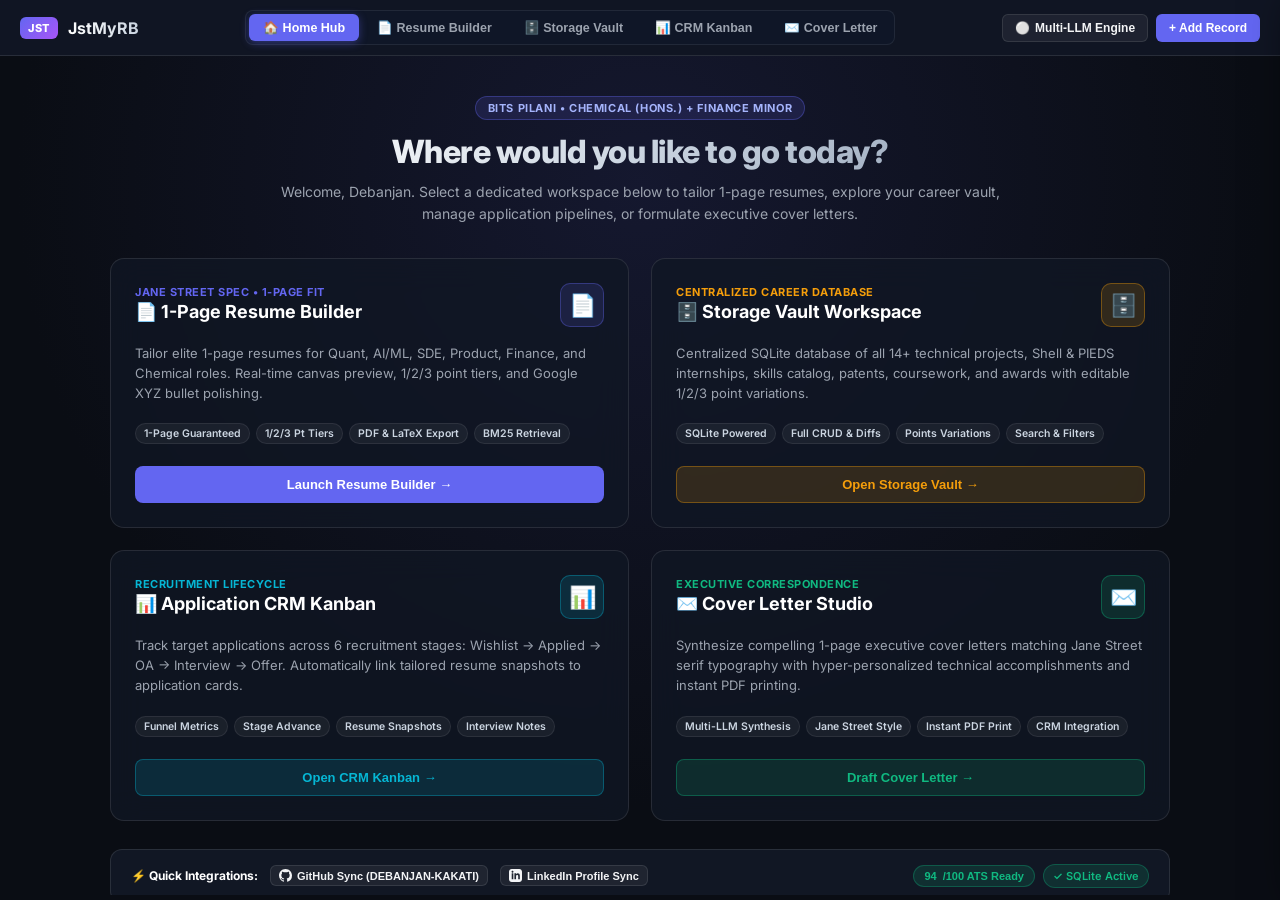
==== static/index.html @ 7f701c3a "first commit" ====
<!DOCTYPE html>
<html lang="en">
<head>
  <meta charset="UTF-8">
  <meta name="viewport" content="width=device-width, initial-scale=1.0, maximum-scale=5.0, user-scalable=yes">
  <title>JstMyRB — Debanjan Kakati (BITS Pilani)</title>
  <link rel="preconnect" href="https://fonts.googleapis.com">
  <link rel="preconnect" href="https://fonts.gstatic.com" crossorigin>
  <link href="https://fonts.googleapis.com/css2?family=Inter:wght@400;500;600;700;800&display=swap" rel="stylesheet">
  <link rel="stylesheet" href="/static/css/app.css">
</head>
<body>

  <!-- Top Navigation Header -->
  <header class="app-header">
    <div class="logo-container" id="logo-home-btn" style="cursor:pointer;" title="Return to Home Hub">
      <span class="logo-badge">JST</span>
      <div>
        <div class="app-title">JstMyRB</div>
      </div>
    </div>

    <!-- Top View Switcher Navigation -->
    <nav class="app-nav-tabs">
      <button id="nav-btn-hub" class="app-nav-btn active">
        🏠 Home Hub
      </button>
      <button id="nav-btn-builder" class="app-nav-btn">
        📄 Resume Builder
      </button>
      <button id="nav-btn-vault" class="app-nav-btn">
        🗄️ Storage Vault
      </button>
      <button id="nav-btn-tracker" class="app-nav-btn">
        📊 CRM Kanban
      </button>
      <button id="nav-btn-cover" class="app-nav-btn">
        ✉️ Cover Letter
      </button>
    </nav>

    <div class="header-actions">
      <!-- Multi-LLM Status / Settings -->
      <button id="btn-open-llm-settings" class="btn btn-secondary" title="Configure AI Providers (Gemini, Claude, GPT-4o, Ollama)">
        <span id="hdr-llm-dot">⚪</span>
        <span id="hdr-llm-text">Multi-LLM Engine</span>
      </button>

      <!-- Quick Add to Storage -->
      <button id="btn-open-vault" class="btn btn-primary">
        + Add Record
      </button>
    </div>
  </header>

  <!-- Starting / Landing Page: Home Hub Command Center -->
  <main id="view-home-hub" class="home-hub-layout">
    <div class="hub-hero">
      <div class="hub-hero-badge">BITS Pilani • Chemical (Hons.) + Finance Minor</div>
      <h1 class="hub-hero-title">Where would you like to go today?</h1>
      <p class="hub-hero-desc">
        Welcome, Debanjan. Select a dedicated workspace below to tailor 1-page resumes, explore your career vault, manage application pipelines, or formulate executive cover letters.
      </p>
    </div>

    <div class="hub-platform-grid">
      <!-- 1. Resume Builder Card -->
      <div class="hub-card card-builder" data-view="builder">
        <div class="hub-card-header">
          <div>
            <div class="hub-card-tagline tagline-indigo">Jane Street Spec • 1-Page Fit</div>
            <div class="hub-card-title">📄 1-Page Resume Builder</div>
          </div>
          <div class="hub-card-icon-box icon-box-indigo">📄</div>
        </div>
        <p class="hub-card-body">
          Tailor elite 1-page resumes for Quant, AI/ML, SDE, Product, Finance, and Chemical roles. Real-time canvas preview, 1/2/3 point tiers, and Google XYZ bullet polishing.
        </p>
        <div class="hub-card-pills">
          <span class="hub-pill">1-Page Guaranteed</span>
          <span class="hub-pill">1/2/3 Pt Tiers</span>
          <span class="hub-pill">PDF & LaTeX Export</span>
          <span class="hub-pill">BM25 Retrieval</span>
        </div>
        <div class="hub-card-action">
          <button class="hub-action-btn hub-btn-indigo">Launch Resume Builder →</button>
        </div>
      </div>

      <!-- 2. Storage Vault Card -->
      <div class="hub-card card-vault" data-view="vault">
        <div class="hub-card-header">
          <div>
            <div class="hub-card-tagline tagline-gold">Centralized Career Database</div>
            <div class="hub-card-title">🗄️ Storage Vault Workspace</div>
          </div>
          <div class="hub-card-icon-box icon-box-gold">🗄️</div>
        </div>
        <p class="hub-card-body">
          Centralized SQLite database of all 14+ technical projects, Shell & PIEDS internships, skills catalog, patents, coursework, and awards with editable 1/2/3 point variations.
        </p>
        <div class="hub-card-pills">
          <span class="hub-pill">SQLite Powered</span>
          <span class="hub-pill">Full CRUD & Diffs</span>
          <span class="hub-pill">Points Variations</span>
          <span class="hub-pill">Search & Filters</span>
        </div>
        <div class="hub-card-action">
          <button class="hub-action-btn hub-btn-gold">Open Storage Vault →</button>
        </div>
      </div>

      <!-- 3. CRM Kanban Card -->
      <div class="hub-card card-crm" data-view="tracker">
        <div class="hub-card-header">
          <div>
            <div class="hub-card-tagline tagline-cyan">Recruitment Lifecycle</div>
            <div class="hub-card-title">📊 Application CRM Kanban</div>
          </div>
          <div class="hub-card-icon-box icon-box-cyan">📊</div>
        </div>
        <p class="hub-card-body">
          Track target applications across 6 recruitment stages: Wishlist → Applied → OA → Interview → Offer. Automatically link tailored resume snapshots to application cards.
        </p>
        <div class="hub-card-pills">
          <span class="hub-pill">Funnel Metrics</span>
          <span class="hub-pill">Stage Advance</span>
          <span class="hub-pill">Resume Snapshots</span>
          <span class="hub-pill">Interview Notes</span>
        </div>
        <div class="hub-card-action">
          <button class="hub-action-btn hub-btn-cyan">Open CRM Kanban →</button>
        </div>
      </div>

      <!-- 4. Cover Letter Studio Card -->
      <div class="hub-card card-cover" data-view="cover">
        <div class="hub-card-header">
          <div>
            <div class="hub-card-tagline tagline-emerald">Executive Correspondence</div>
            <div class="hub-card-title">✉️ Cover Letter Studio</div>
          </div>
          <div class="hub-card-icon-box icon-box-emerald">✉️</div>
        </div>
        <p class="hub-card-body">
          Synthesize compelling 1-page executive cover letters matching Jane Street serif typography with hyper-personalized technical accomplishments and instant PDF printing.
        </p>
        <div class="hub-card-pills">
          <span class="hub-pill">Multi-LLM Synthesis</span>
          <span class="hub-pill">Jane Street Style</span>
          <span class="hub-pill">Instant PDF Print</span>
          <span class="hub-pill">CRM Integration</span>
        </div>
        <div class="hub-card-action">
          <button class="hub-action-btn hub-btn-emerald">Draft Cover Letter →</button>
        </div>
      </div>
    </div>

    <!-- Quick Integrations & Status Ribbon -->
    <div class="hub-footer-ribbon">
      <div style="display:flex; align-items:center; gap:12px; flex-wrap:wrap;">
        <span style="font-size:12px; font-weight:700; color:#fff;">⚡ Quick Integrations:</span>
        <button id="btn-hub-github" class="btn btn-secondary btn-sm">
          <svg width="13" height="13" viewBox="0 0 24 24" fill="currentColor"><path d="M12 0C5.37 0 0 5.37 0 12c0 5.31 3.435 9.795 8.205 11.385.6.105.825-.255.825-.57 0-.285-.015-1.23-.015-2.235-3.015.555-3.795-.735-4.035-1.41-.135-.345-.72-1.41-1.23-1.695-.42-.225-1.02-.78-.015-.795.945-.015 1.62.87 1.845 1.23 1.08 1.815 2.805 1.305 3.495.99.105-.78.42-1.305.765-1.605-2.67-.3-5.46-1.335-5.46-5.925 0-1.305.465-2.385 1.23-3.225-.12-.3-.54-1.53.12-3.18 0 0 1.005-.315 3.3 1.23.96-.27 1.98-.405 3-.405s2.04.135 3 .405c2.295-1.56 3.3-1.23 3.3-1.23.66 1.65.24 2.88.12 3.18.765.84 1.23 1.905 1.23 3.225 0 4.605-2.805 5.625-5.475 5.925.435.375.81 1.095.81 2.22 0 1.605-.015 2.895-.015 3.3 0 .315.225.69.825.57A12.02 12.02 0 0024 12c0-6.63-5.37-12-12-12z"/></svg>
          GitHub Sync (DEBANJAN-KAKATI)
        </button>
        <button id="btn-hub-linkedin" class="btn btn-secondary btn-sm">
          <svg width="13" height="13" viewBox="0 0 24 24" fill="currentColor"><path d="M19 0h-14c-2.761 0-5 2.239-5 5v14c0 2.761 2.239 5 5 5h14c2.762 0 5-2.239 5-5v-14c0-2.761-2.238-5-5-5zm-11 19h-3v-11h3v11zm-1.5-12.268c-.966 0-1.75-.79-1.75-1.764s.784-1.764 1.75-1.764 1.75.79 1.75 1.764-.783 1.764-1.75 1.764zm13.5 12.268h-3v-5.604c0-3.368-4-3.113-4 0v5.604h-3v-11h3v1.765c1.396-2.586 7-2.777 7 2.476v6.759z"/></svg>
          LinkedIn Profile Sync
        </button>
      </div>

      <div style="display:flex; align-items:center; gap:8px;">
        <button id="btn-hub-ats" class="ats-score-badge elite" title="ATS Parseability Score">
          <span id="hub-ats-val">94</span>/100 ATS Ready
        </button>
        <span class="pill-badge badge-green">✓ SQLite Active</span>
      </div>
    </div>
  </main>

  <!-- Resume Builder View Layout -->
  <main id="view-resume-builder" class="main-layout" style="display:none;">

    <!-- Mobile Subview Toggle Bar (Phone Only) -->
    <div class="mobile-subview-switcher" id="builder-mobile-switcher">
      <button id="btn-m-builder-edit" class="m-switch-btn active">✏️ Tailor & Edit</button>
      <button id="btn-m-builder-preview" class="m-switch-btn">👁️ 1-Page Preview</button>
    </div>

    <!-- Left Controls Sidebar -->
    <aside class="sidebar-panel">

      <!-- Mode Selector -->
      <div class="tab-row">
        <button id="tab-ai-mode" class="tab-btn active">⚡ AI Tailor Mode</button>
        <button id="tab-offline-mode" class="tab-btn">🛠️ Offline Custom Mode</button>
      </div>

      <!-- AI Target Company & Role Section -->
      <section id="sec-ai-inputs" class="panel-section">
        <div class="section-title">
          <span>Target Company & Role Thinking</span>
        </div>
        <div style="display: flex; gap: 8px;">
          <input type="text" id="target-company" class="input-box" placeholder="Company (e.g. Jane Street, Shell, Google)...">
          <input type="text" id="target-role" class="input-box" placeholder="Role (e.g. Quant Trader, SDE)...">
        </div>
        <textarea id="target-jd" class="input-box" rows="3" placeholder="Paste target Job Description (JD) here to let the AI think and tailor..."></textarea>
        <div style="display:flex; gap:6px;">
          <button id="btn-ai-think" class="btn btn-primary" style="flex:1; justify-content: center;">
            ⚡ AI Think & Tailor 1-Page
          </button>
          <button id="btn-parse-jd" class="btn btn-secondary" style="justify-content: center;" title="Extract hard skills and perform gap analysis vs vault">
            🔍 Parse JD
          </button>
        </div>

        <div id="jd-gap-analysis-container" style="display:none;" class="ai-reasoning-card">
          <!-- Populated with JD match score, matched and missing skills -->
        </div>

        <div id="ai-reasoning-container" style="display:none;" class="ai-reasoning-card">
          <!-- Populated with Gemini strategic rationale -->
        </div>

        <button id="btn-save-to-crm" class="btn btn-gold btn-sm" style="justify-content: center; width: 100%;">
          📌 Log Current Version to Application CRM
        </button>
      </section>

      <!-- Offline Custom Mode Section -->
      <section id="sec-offline-inputs" class="panel-section" style="display:none;">
        <div class="section-title">
          <span>Role Category Filter</span>
          <span style="font-size:11px; color:var(--accent-gold);">Offline Suggestions</span>
        </div>
        <input type="text" id="offline-role-input" class="input-box" placeholder="Type role type: finance, ai, ds, sde, chemical, product...">
        <div style="display:flex; gap: 4px; flex-wrap: wrap; margin-top: 4px;">
          <button class="btn btn-secondary btn-sm quick-role-btn" data-role="finance">Finance</button>
          <button class="btn btn-secondary btn-sm quick-role-btn" data-role="ai">AI / ML</button>
          <button class="btn btn-secondary btn-sm quick-role-btn" data-role="sde">SDE / Systems</button>
          <button class="btn btn-secondary btn-sm quick-role-btn" data-role="ds">Data Science</button>
          <button class="btn btn-secondary btn-sm quick-role-btn" data-role="chemical">Chemical & Shell</button>
          <button class="btn btn-secondary btn-sm quick-role-btn" data-role="product">Product</button>
        </div>
      </section>

      <!-- 1-Page Typography & Density Customizer -->
      <section class="panel-section">
        <div class="section-title">
          <span>Typography & Page Crease Controls</span>
        </div>
        <div style="display:grid; grid-template-columns: 1fr 1fr; gap: 10px;">
          <div>
            <label style="font-size:11px; color:var(--text-muted);">Font Size: <b id="lbl-font-size" style="color:#fff;">9.5pt</b></label>
            <input type="range" id="slider-font-size" min="9.0" max="10.2" step="0.1" value="9.5" style="width:100%;">
          </div>
          <div>
            <label style="font-size:11px; color:var(--text-muted);">Line Spacing: <b id="lbl-line-height" style="color:#fff;">1.15</b></label>
            <input type="range" id="slider-line-height" min="1.10" max="1.24" step="0.01" value="1.15" style="width:100%;">
          </div>
        </div>
      </section>

      <!-- Interactive Skills with + Add from Vault Button -->
      <section class="panel-section">
        <div class="section-title">
          <span>Active Skills in Resume</span>
          <button id="btn-add-skill-from-vault" class="section-add-btn">+ Add from Vault</button>
        </div>
        <div id="active-skills-list" style="display: flex; flex-direction: column; gap: 8px;">
          <!-- Dynamically generated with Edit and Remove buttons -->
        </div>
      </section>

      <!-- Interactive Projects with 1/2/3 Point Tiers & + Add from Vault Button -->
      <section class="panel-section">
        <div class="section-title">
          <span>Active Projects in Resume</span>
          <button id="btn-add-proj-from-vault" class="section-add-btn">+ Add from Vault</button>
        </div>
        <div id="active-projects-list" style="display: flex; flex-direction: column; gap: 8px;">
          <!-- Dynamically generated with 1/2/3 point tier buttons -->
        </div>
      </section>

      <!-- Interactive Experiences with 1/2/3 Point Tiers & + Add from Vault Button -->
      <section class="panel-section">
        <div class="section-title">
          <span>Active Experiences</span>
          <button id="btn-add-exp-from-vault" class="section-add-btn">+ Add from Vault</button>
        </div>
        <div id="active-experiences-list" style="display: flex; flex-direction: column; gap: 8px;">
          <!-- Dynamically generated with 1/2/3 point tier buttons -->
        </div>
      </section>

      <!-- Mobile Jump to Preview Button -->
      <div class="mobile-jump-wrapper">
        <button id="btn-m-jump-preview" class="btn btn-primary" style="width: 100%; justify-content: center; padding: 12px;">
          👁️ Switch to 1-Page Live Preview →
        </button>
      </div>

    </aside>

    <!-- Right Live Preview Canvas -->
    <section class="preview-panel">
      <!-- Toolbar -->
      <div class="preview-toolbar">
        <div style="display:flex; align-items:center; gap: 8px; flex-wrap: wrap;">
          <button class="back-to-hub-btn btn-back-hub">← Hub</button>
          <button id="btn-m-back-editor" class="btn btn-secondary btn-sm mobile-only-btn">✏️ Edit</button>
          <span id="page-fit-gauge" class="pill-badge badge-green">✓ 1-Page Guaranteed</span>
          <button id="btn-open-ats" class="ats-score-badge elite" title="Click to view ATS Score & Recommendations">
            <span id="hdr-ats-score">94</span>/100 ATS Ready
          </button>
        </div>

        <div style="display:flex; align-items:center; gap: 6px; flex-wrap: wrap;">
          <span style="font-size:12px; color:var(--text-muted);">Zoom:</span>
          <button id="btn-zoom-out" class="btn btn-secondary btn-sm">−</button>
          <button id="btn-zoom-in" class="btn btn-secondary btn-sm">+</button>
          <button id="btn-zoom-fit" class="btn btn-secondary btn-sm" title="Auto-fit page to screen width">Fit</button>
          <span id="zoom-value" style="font-size:11px; color:var(--text-muted);">100%</span>
        </div>

        <div style="display:flex; gap: 6px;">
          <button id="btn-download-tex" class="btn btn-secondary btn-sm">
            📄 LaTeX
          </button>
          <button id="btn-download-html" class="btn btn-secondary btn-sm">
            🌐 HTML
          </button>
          <button id="btn-print-pdf" class="btn btn-primary btn-sm">
            🖨️ Print PDF
          </button>
        </div>
      </div>

      <!-- Paper Sheet Container with 1-Page Crease Line -->
      <div class="paper-wrapper">
        <div id="paper-sheet" class="paper-sheet-container">
          
          <!-- Exact 1-Page Crease Line Boundary -->
          <div id="crease-line" class="page-crease-line">
            <span class="page-crease-tag">1-Page Crease Line</span>
          </div>

          <iframe id="resume-frame" title="Resume Live Canvas"></iframe>
        </div>
      </div>
    </section>

  </main>

  <!-- Dedicated Storage Vault View (Different Part of Web App) -->
  <main id="view-storage-vault" class="vault-view-layout" style="display:none;">
    <!-- Vault Hero Bar -->
    <div class="vault-hero-bar">
      <div>
        <div style="display:flex; align-items:center; gap:10px;">
          <h2 style="font-size:18px; font-weight:800; color:#fff;">🗄️ Storage Vault Workspace</h2>
          <span id="vault-total-count-badge" class="pill-badge badge-gold">Loading records...</span>
        </div>
        <p style="font-size:12px; color:var(--text-muted); margin-top:4px;">
          Centralized career database of all your projects, internship experiences, skills catalog, patents, coursework, and awards with 1/2/3 point tiers.
        </p>
      </div>

      <div style="display:flex; gap:8px; flex-wrap:wrap; align-items:center;">
        <button class="back-to-hub-btn btn-back-hub">← Back to Hub</button>
        <button id="btn-page-add-proj" class="btn btn-primary btn-sm">+ Add Project (1/2/3 Pts)</button>
        <button id="btn-page-add-exp" class="btn btn-secondary btn-sm">+ Add Experience</button>
        <button id="btn-page-add-skill-cat" class="btn btn-secondary btn-sm">+ Add Skill Category</button>
        <button id="btn-page-add-award" class="btn btn-secondary btn-sm">+ Add Award / POR</button>
        <button id="btn-switch-to-builder" class="btn btn-gold btn-sm">📄 Resume Canvas</button>
      </div>
    </div>

    <!-- Filter & Search Toolbar -->
    <div style="display:flex; gap:12px; align-items:center; flex-wrap:wrap;">
      <div style="flex:1; min-width:280px;">
        <input type="text" id="dedicated-vault-search" class="input-box" placeholder="🔍 Search projects, skills, companies, keywords, tags, or bullet text...">
      </div>

      <div class="vault-category-chips" id="dedicated-vault-chips">
        <button class="vault-chip-btn active" data-sec="all">All Records</button>
        <button class="vault-chip-btn" data-sec="projects">📁 Projects (1/2/3 Pts)</button>
        <button class="vault-chip-btn" data-sec="experiences">🏢 Experiences</button>
        <button class="vault-chip-btn" data-sec="skills">🏷️ Skills Catalog</button>
        <button class="vault-chip-btn" data-sec="patents_certifications">📜 Patents & Certs</button>
        <button class="vault-chip-btn" data-sec="pors_achievements">🏆 POR & Achievements</button>
        <button class="vault-chip-btn" data-sec="awards_medals">🎖️ Awards & Medals</button>
        <button class="vault-chip-btn" data-sec="coursework">📚 Coursework</button>
      </div>
    </div>

    <!-- Main Vault Cards Grid -->
    <div id="dedicated-vault-grid" class="vault-grid">
      <!-- Dynamically populated with all stored items -->
    </div>
  </main>

  <!-- Application Lifecycle CRM & Kanban View -->
  <main id="view-application-tracker" class="tracker-view-layout" style="display:none;">
    <div class="vault-hero-bar">
      <div>
        <div style="display:flex; align-items:center; gap:10px;">
          <h2 style="font-size:18px; font-weight:800; color:#fff;">📊 Application Lifecycle CRM</h2>
          <span id="tracker-total-badge" class="pill-badge badge-cyan">0 Total Applications</span>
        </div>
        <p style="font-size:12px; color:var(--text-muted); margin-top:4px;">
          Track target applications across recruitment stages, linked to tailored resume versions and interview notes.
        </p>
      </div>

      <div class="kanban-metrics-strip" id="tracker-metrics-container">
        <button class="back-to-hub-btn btn-back-hub" style="align-self:center;">← Back to Hub</button>
        <div class="metric-card">
          <span class="metric-val" id="metric-total-apps">0</span>
          <span class="metric-lbl">Total Applied</span>
        </div>
        <div class="metric-card">
          <span class="metric-val" id="metric-interview-rate" style="color:var(--accent-cyan);">0%</span>
          <span class="metric-lbl">Interview Rate</span>
        </div>
        <div class="metric-card">
          <span class="metric-val" id="metric-offer-rate" style="color:var(--accent-emerald);">0%</span>
          <span class="metric-lbl">Offer Rate</span>
        </div>
        <button id="btn-add-tracker-app" class="btn btn-primary btn-sm" style="align-self:center;">+ Add Application</button>
      </div>
    </div>

    <!-- Kanban Columns Grid -->
    <div class="kanban-board" id="kanban-board-container">
      <!-- 6 stages rendered dynamically: Wishlist, Applied, OA, Interview, Offer, Rejected -->
    </div>
  </main>

  <!-- Cover Letter Studio View -->
  <main id="view-cover-letter" class="cover-letter-layout" style="display:none;">

    <!-- Mobile Subview Toggle Bar (Phone Only) -->
    <div class="mobile-subview-switcher" id="cover-mobile-switcher">
      <button id="btn-m-cover-edit" class="m-switch-btn active">✏️ Draft Letter</button>
      <button id="btn-m-cover-preview" class="m-switch-btn">👁️ Live Preview</button>
    </div>

    <!-- Left Configuration Panel -->
    <aside class="sidebar-panel" style="overflow-y:auto;">
      <div class="section-title">
        <span>Target Application & Angle</span>
      </div>
      <div style="display:flex; flex-direction:column; gap:10px;">
        <input type="text" id="cl-target-company" class="input-box" placeholder="Target Company (e.g. Jane Street, Shell, Citadel)...">
        <input type="text" id="cl-target-role" class="input-box" placeholder="Target Role (e.g. Quantitative Trader, Systems SDE)...">
        <textarea id="cl-target-jd" class="input-box" rows="8" placeholder="Paste target Job Description here to hyper-tailor technical accomplishments and cultural alignment..."></textarea>
        
        <label style="display:flex; align-items:center; gap:8px; font-size:12px; color:var(--text-muted); cursor:pointer;">
          <input type="checkbox" id="cl-use-llm" checked>
          <span>Use Multi-LLM Hyper-Tailoring (High-Impact Synthesis)</span>
        </label>

        <button id="btn-gen-cover-letter" class="btn btn-primary" style="justify-content:center; padding:10px;">
          ⚡ Generate Tailored Cover Letter
        </button>

        <button id="btn-cl-link-tracker" class="btn btn-gold btn-sm" style="justify-content:center;">
          📌 Save Letter to Application CRM
        </button>

        <!-- Mobile Jump Button -->
        <div class="mobile-jump-wrapper" style="margin-top: 10px;">
          <button id="btn-m-jump-cl-preview" class="btn btn-primary" style="width: 100%; justify-content: center; padding: 12px;">
            👁️ Switch to Letter Preview →
          </button>
        </div>
      </div>
    </aside>

    <!-- Right Live Preview Panel -->
    <section class="preview-panel">
      <div class="preview-toolbar">
        <div style="display:flex; align-items:center; gap:8px; flex-wrap: wrap;">
          <button class="back-to-hub-btn btn-back-hub">← Hub</button>
          <button id="btn-m-back-cl-editor" class="btn btn-secondary btn-sm mobile-only-btn">✏️ Edit</button>
          <span style="font-size:12px; font-weight:700; color:#fff;">Jane Street Style 1-Page Cover Letter</span>
        </div>
        <div style="display:flex; gap:8px;">
          <button id="btn-cl-copy-text" class="btn btn-secondary">📋 Copy Plaintext</button>
          <button id="btn-cl-download-html" class="btn btn-secondary">🌐 Download HTML</button>
          <button id="btn-cl-print-pdf" class="btn btn-primary">🖨️ Print / Save PDF</button>
        </div>
      </div>
      <div class="paper-wrapper">
        <div id="cl-paper-sheet" class="paper-sheet-container" style="min-height: 1122px;">
          <iframe id="cover-letter-frame" title="Cover Letter Canvas" style="width:100%; height:1122px; border:none;"></iframe>
        </div>
      </div>
    </section>
  </main>



  <!-- Modal: Gemini API Key -->
  <div id="modal-api-key" class="modal-backdrop">
    <div class="modal-card" style="max-width: 480px;">
      <div class="modal-header">
        <h3 style="font-size:15px;">Google Gemini API Key</h3>
        <button class="modal-close-btn btn btn-secondary btn-sm">&times;</button>
      </div>
      <div class="modal-body">
        <p style="font-size:12px; color:var(--text-muted);">
          Enter your Gemini API key to activate strategic thinking, automatic JD project matching, and 1/2/3 bullet synthesis. It is kept secure and private.
        </p>
        <input type="password" id="input-gemini-key" class="input-box" placeholder="AIzaSy...">
      </div>
      <div class="modal-footer">
        <button class="modal-close-btn btn btn-secondary">Cancel</button>
        <button id="btn-save-api-key" class="btn btn-primary">Save Key</button>
      </div>
    </div>
  </div>

  <!-- Modal: GitHub Sync -->
  <div id="modal-github" class="modal-backdrop">
    <div class="modal-card">
      <div class="modal-header">
        <h3 style="font-size:15px;">GitHub Projects Sync (DEBANJAN-KAKATI)</h3>
        <button class="modal-close-btn btn btn-secondary btn-sm">&times;</button>
      </div>
      <div class="modal-body" id="github-repos-container">
        <!-- Dynamically loaded with 1/2/3 point tiers -->
      </div>
      <div class="modal-footer">
        <button class="modal-close-btn btn btn-secondary">Close</button>
      </div>
    </div>
  </div>

  <!-- Modal: LinkedIn Sync -->
  <div id="modal-linkedin" class="modal-backdrop">
    <div class="modal-card">
      <div class="modal-header">
        <h3 style="font-size:15px;">LinkedIn Sync</h3>
        <button class="modal-close-btn btn btn-secondary btn-sm">&times;</button>
      </div>
      <div class="modal-body">
        <p style="font-size:12px; color:var(--text-muted);">
          Paste text from your profile <b>https://www.linkedin.com/in/debanjan-kakati-5517891b7/</b> (or upload a LinkedIn PDF export):
        </p>
        <textarea id="li-text-input" class="input-box" rows="7" placeholder="Paste experience / project text..."></textarea>
      </div>
      <div class="modal-footer">
        <button class="modal-close-btn btn btn-secondary">Cancel</button>
        <button id="btn-sync-li-submit" class="btn btn-primary">Sync to Storage</button>
      </div>
    </div>
  </div>

  <!-- Modal: Storage Vault -->
  <div id="modal-vault" class="modal-backdrop">
    <div class="modal-card" style="max-width: 620px;">
      <div class="modal-header">
        <h3 style="font-size:15px;">Day-by-Day Storage Vault</h3>
        <button class="modal-close-btn btn btn-secondary btn-sm">&times;</button>
      </div>
      <div class="modal-body">

        <!-- Add Skill -->
        <div style="border-bottom: 1px solid var(--border-color); padding-bottom: 12px;">
          <div style="font-size: 12px; font-weight:700; margin-bottom: 6px; color: var(--accent-cyan);">+ Add New Skill</div>
          <div style="display:flex; gap: 8px;">
            <select id="v-skill-cat" class="input-box" style="flex:1;">
              <option value="programming">Programming</option>
              <option value="ai_ml">AI & ML</option>
              <option value="frameworks_web">Frameworks & Web</option>
              <option value="quant_methods">Quant Methods</option>
              <option value="data_systems">Data & Systems</option>
              <option value="chemical_engineering">Chemical Engineering</option>
            </select>
            <input type="text" id="v-skill-val" class="input-box" style="flex:2;" placeholder="e.g. PyTorch Lightning, WebAssembly...">
            <button id="btn-v-add-skill" class="btn btn-primary btn-sm">Add</button>
          </div>
        </div>

        <!-- Add Project with 1/2/3 Points -->
        <div style="border-bottom: 1px solid var(--border-color); padding-bottom: 12px;">
          <div style="font-size: 12px; font-weight:700; margin-bottom: 6px; color: var(--accent-gold);">+ Add New Project (1/2/3 Point Tiers)</div>
          <div style="display:flex; flex-direction:column; gap:6px;">
            <input type="text" id="v-proj-title" class="input-box" placeholder="Project Title">
            <input type="text" id="v-proj-context" class="input-box" placeholder="Context / Affiliation / Tech Stack">
            <textarea id="v-proj-pt1" class="input-box" rows="2" placeholder="Point 1 (Core Architecture & High-impact metric)"></textarea>
            <textarea id="v-proj-pt2" class="input-box" rows="2" placeholder="Point 2 (Algorithms / Data pipeline / Scale)"></textarea>
            <textarea id="v-proj-pt3" class="input-box" rows="2" placeholder="Point 3 (Production testing / Benchmark / Latency)"></textarea>
            <input type="text" id="v-proj-tags" class="input-box" placeholder="Tags: quant, ai_ml, full_stack, chemical, finance, product">
            <button id="btn-v-add-proj" class="btn btn-primary btn-sm" style="align-self:flex-end;">Save Project to Vault</button>
          </div>
        </div>

        <!-- Add Award / Medal / Achievement -->
        <div>
          <div style="font-size: 12px; font-weight:700; margin-bottom: 6px; color: var(--accent-emerald);">+ Add Award / Medal / POR</div>
          <div style="display:flex; flex-direction:column; gap:6px;">
            <input type="text" id="v-award-title" class="input-box" placeholder="Title (e.g. Winner of National Hackathon)">
            <input type="text" id="v-award-desc" class="input-box" placeholder="Details and Impact">
            <button id="btn-v-add-award" class="btn btn-primary btn-sm" style="align-self:flex-end;">Save Award</button>
          </div>
        </div>

      </div>
      <div class="modal-footer">
        <button class="modal-close-btn btn btn-secondary">Close</button>
      </div>
    </div>
  </div>

  <!-- Drawer Backdrop -->
  <div id="drawer-backdrop" class="drawer-backdrop"></div>

  <!-- Right-Side Slide-Out Drawer (Add from Vault) -->
  <div id="side-drawer" class="side-drawer">
    <div class="drawer-header">
      <div>
        <h3 id="drawer-title" style="font-size:15px; font-weight:700;">Add Item from Storage Vault</h3>
        <div id="drawer-subtitle" style="font-size:11px; color:var(--text-muted);">Select an item to insert into resume</div>
      </div>
      <button id="btn-close-drawer" class="btn btn-secondary btn-sm" title="Close Panel">&times;</button>
    </div>
    
    <!-- Quick Type Navigation inside Drawer -->
    <div class="drawer-tabs">
      <button class="drawer-tab-btn active" data-type="skills">🏷️ Skills</button>
      <button class="drawer-tab-btn" data-type="projects">📁 Projects</button>
      <button class="drawer-tab-btn" data-type="experiences">🏢 Experiences</button>
      <button class="drawer-tab-btn" data-type="create_new">➕ Create New</button>
    </div>

    <div style="padding: 10px 20px 0 20px;">
      <input type="text" id="drawer-search" class="input-box" placeholder="Search storage items...">
    </div>
    <div class="drawer-body" id="drawer-items-list">
      <!-- Dynamically populated with items from storage vault not currently in resume -->
    </div>
    <div class="drawer-footer">
      <button id="btn-drawer-cancel" class="btn btn-secondary">Close Panel</button>
    </div>
  </div>

  <!-- Modal: Storage Vault Explorer (Look into Storage Vault & Edit Anything) -->
  <div id="modal-vault-explorer" class="modal-backdrop">
    <div class="modal-card" style="max-width: 800px; max-height: 90vh;">
      <div class="modal-header">
        <div style="display:flex; align-items:center; gap: 10px;">
          <h3 style="font-size:16px;">📂 Storage Vault Explorer</h3>
          <span style="font-size:11px; color:var(--accent-gold);">(Browse, Edit, or Delete Any Record)</span>
        </div>
        <button class="modal-close-btn btn btn-secondary btn-sm">&times;</button>
      </div>
      <div style="padding: 10px 18px 0 18px; display:flex; gap: 8px;">
        <input type="text" id="vault-explorer-search" class="input-box" style="flex:1;" placeholder="Search across all projects, experiences, skills...">
        <select id="vault-section-filter" class="input-box" style="width: 170px;">
          <option value="all">All Sections</option>
          <option value="projects">Projects</option>
          <option value="experiences">Experiences</option>
          <option value="skills">Skills</option>
          <option value="coursework">Coursework</option>
          <option value="patents_certifications">Patents & Certs</option>
          <option value="pors_achievements">POR & Achievements</option>
          <option value="awards_medals">Awards & Medals</option>
        </select>
      </div>
      <div class="modal-body" id="vault-explorer-list" style="max-height: 62vh;">
        <!-- Dynamically rendered with Edit and Delete buttons for each item -->
      </div>
      <div class="modal-footer">
        <button class="modal-close-btn btn btn-secondary">Close</button>
      </div>
    </div>
  </div>

  <!-- Modal: Edit Item (Projects, Experiences, etc.) -->
  <div id="modal-item-editor" class="modal-backdrop">
    <div class="modal-card" style="max-width: 650px;">
      <div class="modal-header">
        <h3 id="editor-modal-title" style="font-size:15px;">✏️ Edit Storage Item</h3>
        <button class="modal-close-btn btn btn-secondary btn-sm">&times;</button>
      </div>
      <div class="modal-body">
        <input type="hidden" id="edit-item-type">
        <input type="hidden" id="edit-item-id">
        
        <div>
          <label style="font-size:11px; color:var(--text-muted);">Title / Role</label>
          <input type="text" id="edit-field-title" class="input-box">
        </div>
        
        <div id="edit-context-wrapper">
          <label id="edit-lbl-context" style="font-size:11px; color:var(--text-muted);">Context / Guide / Company</label>
          <input type="text" id="edit-field-context" class="input-box">
        </div>

        <div id="edit-dates-wrapper" style="display:none; gap: 8px;">
          <div style="flex:1;">
            <label style="font-size:11px; color:var(--text-muted);">Duration</label>
            <input type="text" id="edit-field-duration" class="input-box">
          </div>
          <div style="flex:1;">
            <label style="font-size:11px; color:var(--text-muted);">Location</label>
            <input type="text" id="edit-field-location" class="input-box">
          </div>
        </div>

        <div id="edit-tiers-wrapper">
          <label style="font-size:11px; color:var(--accent-primary); font-weight:700;">Point 1 (Single Power Bullet):</label>
          <textarea id="edit-field-pt1" class="input-box" rows="2"></textarea>

          <label style="font-size:11px; color:var(--accent-primary); font-weight:700; margin-top:6px; display:block;">Point 2 (Second Bullet):</label>
          <textarea id="edit-field-pt2" class="input-box" rows="2"></textarea>

          <label style="font-size:11px; color:var(--accent-primary); font-weight:700; margin-top:6px; display:block;">Point 3 (Third Bullet):</label>
          <textarea id="edit-field-pt3" class="input-box" rows="2"></textarea>
        </div>

        <div>
          <label style="font-size:11px; color:var(--text-muted);">Category Tags (comma-separated: quant, ai_ml, full_stack, chemical, finance, product)</label>
          <input type="text" id="edit-field-tags" class="input-box">
        </div>

      </div>
      <div class="modal-footer">
        <button class="modal-close-btn btn btn-secondary">Cancel</button>
        <button id="btn-save-edited-item" class="btn btn-primary">Save Changes & Sync</button>
      </div>
    </div>
  </div>

  <!-- Modal: Edit / Add Skill Category in Vault -->
  <div id="modal-skill-editor" class="modal-backdrop">
    <div class="modal-card" style="max-width: 540px;">
      <div class="modal-header">
        <h3 id="skill-editor-title" style="font-size:15px;">✏️ Edit Skill Category in Vault</h3>
        <button class="modal-close-btn btn btn-secondary btn-sm">&times;</button>
      </div>
      <div class="modal-body">
        <input type="hidden" id="edit-skill-orig-cat">
        <div>
          <label style="font-size:11px; color:var(--text-muted);">Category Identifier / Name</label>
          <input type="text" id="edit-skill-cat-name" class="input-box" placeholder="e.g. Programming, AI & ML, Quant Methods">
        </div>
        <div style="margin-top:10px;">
          <label style="font-size:11px; color:var(--text-muted);">Skills List (comma-separated):</label>
          <textarea id="edit-skill-entries" class="input-box" rows="5" placeholder="Python, C++, PyTorch, Docker, React, FastAPI..."></textarea>
        </div>
      </div>
      <div class="modal-footer">
        <button class="modal-close-btn btn btn-secondary">Cancel</button>
        <button id="btn-save-edited-skill" class="btn btn-primary">Save Category & Sync</button>
      </div>
    </div>
  </div>

  <!-- Modal: Multi-LLM Provider & Cost Settings -->
  <div id="modal-llm-settings" class="modal-backdrop">
    <div class="modal-card" style="max-width: 580px;">
      <div class="modal-header">
        <h3 style="font-size:15px;">🧠 Multi-LLM Engine & API Router</h3>
        <button class="modal-close-btn btn btn-secondary btn-sm">&times;</button>
      </div>
      <div class="modal-body">
        <p style="font-size:12px; color:var(--text-muted); margin-bottom:12px;">
          Select your preferred AI intelligence provider. Automatic fallback and response caching are enabled across all runs.
        </p>

        <div style="margin-bottom:10px;">
          <label style="font-size:11px; color:var(--text-muted); font-weight:700;">Active Provider:</label>
          <select id="llm-pref-provider" class="input-box" style="margin-top:4px;">
            <option value="auto">Auto (Auto-detect active provider with fallback)</option>
            <option value="gemini">Google Gemini (Gemini 2.0 Flash / Pro)</option>
            <option value="openai">OpenAI (GPT-4o / GPT-4o-mini)</option>
            <option value="anthropic">Anthropic (Claude 3.5 Sonnet)</option>
            <option value="ollama">Local Ollama (100% Offline / Llama 3.2)</option>
          </select>
        </div>

        <div style="display:flex; flex-direction:column; gap:8px;">
          <div>
            <label style="font-size:11px; color:var(--accent-cyan);">Google Gemini API Key:</label>
            <input type="password" id="input-llm-gemini-key" class="input-box" placeholder="AIzaSy...">
          </div>
          <div>
            <label style="font-size:11px; color:var(--accent-emerald);">OpenAI API Key (Optional):</label>
            <input type="password" id="input-llm-openai-key" class="input-box" placeholder="sk-...">
          </div>
          <div>
            <label style="font-size:11px; color:var(--accent-gold);">Anthropic API Key (Optional):</label>
            <input type="password" id="input-llm-anthropic-key" class="input-box" placeholder="sk-ant-...">
          </div>
          <div>
            <label style="font-size:11px; color:var(--accent-primary);">Local Ollama Endpoint (Zero internet required):</label>
            <input type="text" id="input-llm-ollama-url" class="input-box" value="http://localhost:11434/api/generate">
          </div>
        </div>

        <!-- Token Usage & Cost Log -->
        <div style="margin-top:14px; background:rgba(255,255,255,0.03); border:1px solid var(--border-color); border-radius:6px; padding:10px;">
          <div style="display:flex; justify-content:space-between; align-items:center; font-size:11px; font-weight:700; color:#fff;">
            <span>Token Usage & Estimated Cost</span>
            <span id="llm-total-cost-badge" class="pill-badge badge-green">$0.00 USD</span>
          </div>
          <div id="llm-usage-summary-text" style="font-size:11px; color:var(--text-muted); margin-top:4px;">
            0 calls logged in SQLite cache.
          </div>
        </div>
      </div>
      <div class="modal-footer">
        <button class="modal-close-btn btn btn-secondary">Cancel</button>
        <button id="btn-save-llm-settings" class="btn btn-primary">Save Settings</button>
      </div>
    </div>
  </div>

  <!-- Modal: ATS Score Breakdown & Recommendations -->
  <div id="modal-ats-breakdown" class="modal-backdrop">
    <div class="modal-card" style="max-width: 580px;">
      <div class="modal-header">
        <div style="display:flex; align-items:center; gap:10px;">
          <h3 style="font-size:15px;">⚡ ATS Parseability & Impact Score</h3>
          <span id="ats-modal-grade" class="pill-badge badge-green">Grade A+ (Elite)</span>
        </div>
        <button class="modal-close-btn btn btn-secondary btn-sm">&times;</button>
      </div>
      <div class="modal-body">
        <div style="display:flex; align-items:center; gap:16px; background:rgba(255,255,255,0.03); padding:12px; border-radius:8px; border:1px solid var(--border-color);">
          <div style="font-size:36px; font-weight:800; color:var(--accent-emerald);" id="ats-big-score">94</div>
          <div>
            <div style="font-size:13px; font-weight:700; color:#fff;" id="ats-status-title">Wall Street / Silicon Valley Ready</div>
            <p style="font-size:11px; color:var(--text-muted); margin-top:2px;">
              Quantified metrics and strong action verbs ensure passing Taleo, Workday, and Greenhouse screening filters.
            </p>
          </div>
        </div>

        <div style="margin-top:14px; display:flex; flex-direction:column; gap:10px;">
          <div>
            <div style="display:flex; justify-content:space-between; font-size:11px; font-weight:600;">
              <span>JD Keyword Match</span>
              <span id="ats-val-kws">32 / 35</span>
            </div>
            <div class="ats-progress-bar"><div id="ats-fill-kws" class="ats-progress-fill green" style="width:90%;"></div></div>
          </div>
          <div>
            <div style="display:flex; justify-content:space-between; font-size:11px; font-weight:600;">
              <span>Quantified Metrics & Bold Results</span>
              <span id="ats-val-metrics">23 / 25</span>
            </div>
            <div class="ats-progress-bar"><div id="ats-fill-metrics" class="ats-progress-fill cyan" style="width:92%;"></div></div>
          </div>
          <div>
            <div style="display:flex; justify-content:space-between; font-size:11px; font-weight:600;">
              <span>Active Power Verbs (XYZ Formula)</span>
              <span id="ats-val-verbs">19 / 20</span>
            </div>
            <div class="ats-progress-bar"><div id="ats-fill-verbs" class="ats-progress-fill gold" style="width:95%;"></div></div>
          </div>
          <div>
            <div style="display:flex; justify-content:space-between; font-size:11px; font-weight:600;">
              <span>Format & Section Completeness</span>
              <span id="ats-val-format">20 / 20</span>
            </div>
            <div class="ats-progress-bar"><div id="ats-fill-format" class="ats-progress-fill indigo" style="width:100%;"></div></div>
          </div>
        </div>

        <div style="margin-top:16px;">
          <div style="font-size:12px; font-weight:700; color:#fff; margin-bottom:6px;">Targeted Recommendations:</div>
          <div id="ats-suggestions-list" style="display:flex; flex-direction:column; gap:6px; font-size:11px;">
            <!-- Rendered recommendations -->
          </div>
        </div>
      </div>
      <div class="modal-footer">
        <button class="modal-close-btn btn btn-primary">Close</button>
      </div>
    </div>
  </div>

  <!-- Modal: Bullet Critic & XYZ Linter -->
  <div id="modal-bullet-critic" class="modal-backdrop">
    <div class="modal-card" style="max-width: 600px;">
      <div class="modal-header">
        <h3 style="font-size:15px;">✨ Bullet Quality Critic (Google XYZ Formula)</h3>
        <button class="modal-close-btn btn btn-secondary btn-sm">&times;</button>
      </div>
      <div class="modal-body">
        <input type="hidden" id="critic-item-id">
        <input type="hidden" id="critic-bullet-idx">

        <label style="font-size:11px; color:var(--text-muted);">Current Bullet Point:</label>
        <div id="critic-original-bullet" style="background:rgba(255,255,255,0.04); border:1px solid var(--border-color); padding:10px; border-radius:6px; font-size:12px; font-family:'Times New Roman', serif; line-height:1.25; margin-top:4px;">
        </div>

        <div style="margin-top:12px; display:flex; gap:10px; align-items:center;">
          <span style="font-size:11px; font-weight:700;">Critic Quality Score:</span>
          <span id="critic-score-pill" class="pill-badge badge-green">85 / 100</span>
          <span id="critic-xyz-badge" class="pill-badge badge-gold">✓ Google XYZ Compliant</span>
        </div>

        <div id="critic-feedback-list" style="margin-top:10px; display:flex; flex-direction:column; gap:4px; font-size:11px;">
          <!-- Populated with strengths and issues -->
        </div>

        <div style="margin-top:16px; border-top:1px solid var(--border-color); padding-top:12px;">
          <div style="display:flex; justify-content:space-between; align-items:center; margin-bottom:6px;">
            <label style="font-size:11px; font-weight:700; color:var(--accent-primary);">AI-Rewritten Google XYZ Bullet:</label>
            <button id="btn-critic-rewrite-ai" class="btn btn-secondary btn-sm">⚡ Generate AI Rewrite</button>
          </div>
          <textarea id="critic-rewritten-box" class="input-box" rows="3" placeholder="Click 'Generate AI Rewrite' to formulate with quantified metrics and bold tags..."></textarea>
        </div>
      </div>
      <div class="modal-footer">
        <button class="modal-close-btn btn btn-secondary">Cancel</button>
        <button id="btn-critic-apply" class="btn btn-primary">Apply & Replace in Resume</button>
      </div>
    </div>
  </div>

  <!-- Modal: Quick Add to Application CRM -->
  <div id="modal-tracker-add" class="modal-backdrop">
    <div class="modal-card" style="max-width: 500px;">
      <div class="modal-header">
        <h3 style="font-size:15px;">📌 Add Application to CRM</h3>
        <button class="modal-close-btn btn btn-secondary btn-sm">&times;</button>
      </div>
      <div class="modal-body">
        <div style="display:flex; flex-direction:column; gap:8px;">
          <div>
            <label style="font-size:11px; color:var(--text-muted);">Company Name:</label>
            <input type="text" id="tracker-add-company" class="input-box" placeholder="e.g. Jane Street, Shell, DE Shaw...">
          </div>
          <div>
            <label style="font-size:11px; color:var(--text-muted);">Role Title:</label>
            <input type="text" id="tracker-add-role" class="input-box" placeholder="e.g. Quantitative Trader, Systems SDE...">
          </div>
          <div>
            <label style="font-size:11px; color:var(--text-muted);">Initial Stage:</label>
            <select id="tracker-add-stage" class="input-box">
              <option value="Wishlist">Wishlist</option>
              <option value="Applied" selected>Applied</option>
              <option value="Online Assessment">Online Assessment</option>
              <option value="Interview">Interview</option>
              <option value="Offer">Offer</option>
              <option value="Rejected">Rejected</option>
            </select>
          </div>
          <div>
            <label style="font-size:11px; color:var(--text-muted);">Application Notes / Next Steps:</label>
            <textarea id="tracker-add-notes" class="input-box" rows="3" placeholder="Applied via referral; OA deadline next Friday..."></textarea>
          </div>
        </div>
      </div>
      <div class="modal-footer">
        <button class="modal-close-btn btn btn-secondary">Cancel</button>
        <button id="btn-tracker-submit-add" class="btn btn-primary">Save to CRM</button>
      </div>
    </div>
  </div>

  <script src="/static/js/app.js"></script>
</body>
</html>
---- static/css/app.css ----
:root {
  --bg-primary: #0a0d14;
  --bg-secondary: #111724;
  --bg-card: rgba(20, 27, 43, 0.88);
  --border-color: rgba(255, 255, 255, 0.1);
  --border-glow: rgba(99, 102, 241, 0.4);
  --accent-primary: #6366f1;
  --accent-hover: #4f46e5;
  --accent-gold: #f59e0b;
  --accent-cyan: #06b6d4;
  --accent-emerald: #10b981;
  --accent-rose: #f43f5e;
  --text-main: #f3f4f6;
  --text-muted: #9ca3af;
  --paper-bg: #ffffff;
  --font-ui: 'Inter', -apple-system, BlinkMacSystemFont, "Segoe UI", Roboto, sans-serif;
}

* {
  box-sizing: border-box;
  margin: 0;
  padding: 0;
}

body {
  font-family: var(--font-ui);
  background-color: var(--bg-primary);
  color: var(--text-main);
  height: 100vh;
  height: 100dvh;
  min-height: 100vh;
  display: flex;
  flex-direction: column;
  overflow: hidden;
  -webkit-tap-highlight-color: transparent;
}

/* Header */
.app-header {
  background: rgba(17, 23, 36, 0.95);
  backdrop-filter: blur(12px);
  border-bottom: 1px solid var(--border-color);
  padding: 10px 20px;
  display: flex;
  justify-content: space-between;
  align-items: center;
  z-index: 100;
  flex-shrink: 0;
}

.logo-container {
  display: flex;
  align-items: center;
  gap: 10px;
}

.logo-badge {
  background: linear-gradient(135deg, #6366f1 0%, #a855f7 100%);
  color: #fff;
  font-size: 11px;
  font-weight: 800;
  padding: 4px 8px;
  border-radius: 6px;
  text-transform: uppercase;
  letter-spacing: 0.5px;
}

.app-title {
  font-size: 16px;
  font-weight: 700;
  background: linear-gradient(90deg, #fff 0%, #cbd5e1 100%);
  -webkit-background-clip: text;
  -webkit-text-fill-color: transparent;
}

.header-actions {
  display: flex;
  align-items: center;
  gap: 8px;
}

.btn {
  padding: 6px 12px;
  border-radius: 6px;
  font-size: 12px;
  font-weight: 600;
  cursor: pointer;
  transition: all 0.2s ease;
  display: inline-flex;
  align-items: center;
  gap: 5px;
  border: 1px solid transparent;
}

.btn-primary { background: var(--accent-primary); color: #fff; }
.btn-primary:hover { background: var(--accent-hover); box-shadow: 0 0 10px rgba(99, 102, 241, 0.4); }

.btn-secondary { background: rgba(255, 255, 255, 0.06); color: var(--text-main); border-color: var(--border-color); }
.btn-secondary:hover { background: rgba(255, 255, 255, 0.12); border-color: rgba(255, 255, 255, 0.25); }

.btn-gold { background: rgba(245, 158, 11, 0.15); color: var(--accent-gold); border-color: rgba(245, 158, 11, 0.3); }
.btn-gold:hover { background: rgba(245, 158, 11, 0.25); }

.btn-emerald { background: rgba(16, 185, 129, 0.15); color: var(--accent-emerald); border-color: rgba(16, 185, 129, 0.3); }

.btn-sm { padding: 3px 8px; font-size: 11px; }

/* Status pill */
.pill-badge {
  font-size: 11px;
  padding: 4px 9px;
  border-radius: 20px;
  font-weight: 600;
  display: inline-flex;
  align-items: center;
  gap: 5px;
}
.badge-green { background: rgba(16, 185, 129, 0.15); color: var(--accent-emerald); border: 1px solid rgba(16, 185, 129, 0.3); }
.badge-gold { background: rgba(245, 158, 11, 0.15); color: var(--accent-gold); border: 1px solid rgba(245, 158, 11, 0.3); }
.badge-red { background: rgba(244, 63, 94, 0.15); color: var(--accent-rose); border: 1px solid rgba(244, 63, 94, 0.3); }

/* Main Layout (Resume Builder: Left Controls, Right Preview Canvas) */
.main-layout {
  display: flex;
  flex-direction: row;
  flex: 1;
  width: 100%;
  min-height: 0;
  height: calc(100vh - 61px);
  overflow: hidden;
}

#view-resume-builder.main-layout {
  display: flex;
  flex-direction: row;
}

/* Sidebar Control Panel (Left Side) */
.sidebar-panel {
  width: 480px;
  min-width: 420px;
  max-width: 500px;
  height: 100%;
  background: var(--bg-secondary);
  border-right: 1px solid var(--border-color);
  display: flex;
  flex-direction: column;
  overflow-y: auto;
  padding: 16px;
  gap: 16px;
  flex-shrink: 0;
}

.panel-section {
  background: var(--bg-card);
  border: 1px solid var(--border-color);
  border-radius: 9px;
  padding: 14px;
  display: flex;
  flex-direction: column;
  gap: 10px;
}

.section-title {
  font-size: 12px;
  font-weight: 700;
  text-transform: uppercase;
  letter-spacing: 0.6px;
  color: var(--text-muted);
  display: flex;
  align-items: center;
  justify-content: space-between;
}

/* Inputs */
.input-box {
  width: 100%;
  background: rgba(0, 0, 0, 0.35);
  border: 1px solid var(--border-color);
  border-radius: 6px;
  padding: 8px 10px;
  font-size: 12px;
  color: #fff;
  font-family: inherit;
}
.input-box:focus {
  outline: none;
  border-color: var(--accent-primary);
  box-shadow: 0 0 8px rgba(99, 102, 241, 0.3);
}

/* Tier Selector Buttons (1 Pt / 2 Pts / 3 Pts) */
.tier-btn-group {
  display: inline-flex;
  border-radius: 5px;
  overflow: hidden;
  border: 1px solid var(--border-color);
  background: rgba(0, 0, 0, 0.3);
}

.tier-btn {
  padding: 3px 8px;
  font-size: 11px;
  font-weight: 600;
  background: transparent;
  color: var(--text-muted);
  border: none;
  cursor: pointer;
  transition: all 0.15s;
}

.tier-btn:hover {
  background: rgba(255, 255, 255, 0.1);
  color: #fff;
}

.tier-btn.active {
  background: var(--accent-primary);
  color: #fff;
}

/* Tuning Item Cards */
.tune-card {
  background: rgba(255, 255, 255, 0.03);
  border: 1px solid rgba(255, 255, 255, 0.07);
  border-radius: 6px;
  padding: 10px;
  display: flex;
  flex-direction: column;
  gap: 6px;
  transition: border-color 0.2s;
}

.tune-card:hover {
  border-color: rgba(99, 102, 241, 0.3);
}

.tune-header {
  display: flex;
  justify-content: space-between;
  align-items: center;
  gap: 8px;
}

.tune-title {
  font-size: 12px;
  font-weight: 700;
  color: #e2e8f0;
}

.recommended-badge {
  background: rgba(245, 158, 11, 0.2);
  color: var(--accent-gold);
  border: 1px solid rgba(245, 158, 11, 0.3);
  border-radius: 4px;
  font-size: 10px;
  font-weight: 700;
  padding: 1px 6px;
  display: inline-flex;
  align-items: center;
  gap: 3px;
}

/* AI Thinking Box */
.ai-reasoning-card {
  background: rgba(99, 102, 241, 0.1);
  border: 1px solid rgba(99, 102, 241, 0.3);
  border-radius: 8px;
  padding: 12px;
  font-size: 12px;
  line-height: 1.4;
  color: #c7d2fe;
}

/* Preview Canvas (Right Side: Toolbar + Centered Resume Canvas) */
.preview-panel {
  flex: 1;
  height: 100%;
  background: #181e2b;
  display: flex;
  flex-direction: column;
  overflow: hidden;
  position: relative;
  min-width: 0;
  min-height: 0;
}

.preview-toolbar {
  background: rgba(17, 23, 36, 0.95);
  padding: 8px 16px;
  border-bottom: 1px solid var(--border-color);
  display: flex;
  justify-content: space-between;
  align-items: center;
  z-index: 10;
  flex-shrink: 0;
}

.paper-wrapper {
  flex: 1;
  overflow-y: auto;
  display: flex;
  justify-content: center;
  padding: 24px;
  background: #151a24;
  position: relative;
}

.paper-sheet-container {
  position: relative;
  width: 8.27in;
  min-height: 11.69in;
  background: #fff;
  box-shadow: 0 10px 30px rgba(0, 0, 0, 0.5);
  transform-origin: top center;
  transition: transform 0.2s ease;
}

/* The 1-Page Crease Line Indicator */
.page-crease-line {
  position: absolute;
  top: 11.69in; /* Exactly 1 A4 page boundary */
  left: -40px;
  right: -40px;
  height: 2px;
  border-top: 2px dashed #f43f5e;
  z-index: 50;
  pointer-events: none;
  display: flex;
  justify-content: flex-end;
  align-items: center;
}

.page-crease-tag {
  background: #f43f5e;
  color: #fff;
  font-size: 10px;
  font-weight: 800;
  padding: 2px 8px;
  border-radius: 4px;
  letter-spacing: 0.5px;
  text-transform: uppercase;
  transform: translateY(-50%);
  margin-right: -10px;
}

iframe#resume-frame {
  width: 100%;
  height: 11.69in;
  border: none;
  background: #fff;
  display: block;
}

/* Modals */
.modal-backdrop {
  position: fixed;
  inset: 0;
  background: rgba(0, 0, 0, 0.75);
  backdrop-filter: blur(4px);
  display: flex;
  justify-content: center;
  align-items: center;
  z-index: 1000;
  opacity: 0;
  pointer-events: none;
  transition: opacity 0.2s;
}

.modal-backdrop.active,
.modal-backdrop.open {
  opacity: 1;
  pointer-events: auto;
}

.modal-card {
  background: var(--bg-secondary);
  border: 1px solid var(--border-color);
  border-radius: 12px;
  width: 90%;
  max-width: 650px;
  max-height: 85vh;
  display: flex;
  flex-direction: column;
  box-shadow: 0 20px 50px rgba(0, 0, 0, 0.7);
}

.modal-header {
  padding: 14px 18px;
  border-bottom: 1px solid var(--border-color);
  display: flex;
  justify-content: space-between;
  align-items: center;
}

.modal-body {
  padding: 18px;
  overflow-y: auto;
  display: flex;
  flex-direction: column;
  gap: 14px;
}

.modal-footer {
  padding: 12px 18px;
  border-top: 1px solid var(--border-color);
  display: flex;
  justify-content: flex-end;
  gap: 10px;
}

/* Tabs */
.tab-row {
  display: flex;
  gap: 6px;
  border-bottom: 1px solid var(--border-color);
  padding-bottom: 8px;
}
.tab-btn {
  padding: 6px 12px;
  border-radius: 5px;
  font-size: 12px;
  font-weight: 600;
  background: transparent;
  color: var(--text-muted);
  border: 1px solid transparent;
  cursor: pointer;
}
/* Backdrop for Right-Side Drawer */
.drawer-backdrop {
  position: fixed;
  top: 0;
  left: 0;
  width: 100vw;
  height: 100vh;
  background: rgba(0, 0, 0, 0.6);
  backdrop-filter: blur(4px);
  z-index: 1490;
  opacity: 0;
  pointer-events: none;
  transition: opacity 0.25s ease;
}

.drawer-backdrop.active {
  opacity: 1;
  pointer-events: auto;
}

/* Right-Side Slide-out Drawer for adding from vault */
.side-drawer {
  position: fixed;
  top: 0;
  right: -550px;
  width: 520px;
  max-width: 90vw;
  height: 100vh;
  background: var(--bg-secondary);
  border-left: 1px solid var(--border-color);
  box-shadow: -15px 0 40px rgba(0, 0, 0, 0.7);
  z-index: 1500;
  display: flex;
  flex-direction: column;
  transition: right 0.28s cubic-bezier(0.16, 1, 0.3, 1);
  pointer-events: none;
}

.side-drawer.active {
  right: 0;
  pointer-events: auto;
}

/* Drawer Sub-Navigation Tabs */
.drawer-tabs {
  display: flex;
  gap: 4px;
  padding: 10px 20px 0 20px;
  border-bottom: 1px solid var(--border-color);
  background: rgba(17, 23, 36, 0.6);
  overflow-x: auto;
}

.drawer-tab-btn {
  padding: 7px 12px;
  border-radius: 6px 6px 0 0;
  font-size: 11px;
  font-weight: 700;
  background: transparent;
  color: var(--text-muted);
  border: none;
  cursor: pointer;
  border-bottom: 2px solid transparent;
  transition: all 0.15s ease;
  white-space: nowrap;
}

.drawer-tab-btn:hover {
  color: #fff;
  background: rgba(255, 255, 255, 0.05);
}

.drawer-tab-btn.active {
  color: #fff;
  border-bottom-color: var(--accent-primary);
  background: rgba(99, 102, 241, 0.15);
}

.drawer-header {
  padding: 16px 20px;
  border-bottom: 1px solid var(--border-color);
  display: flex;
  justify-content: space-between;
  align-items: center;
  background: rgba(17, 23, 36, 0.98);
}

.drawer-body {
  padding: 20px;
  overflow-y: auto;
  flex: 1;
  display: flex;
  flex-direction: column;
  gap: 14px;
}

.drawer-footer {
  padding: 12px 20px;
  border-top: 1px solid var(--border-color);
  display: flex;
  justify-content: flex-end;
  background: rgba(17, 23, 36, 0.98);
}

/* Vault Item Card in Explorer */
.vault-item-card {
  background: var(--bg-card);
  border: 1px solid var(--border-color);
  border-radius: 8px;
  padding: 14px;
  display: flex;
  flex-direction: column;
  gap: 8px;
  transition: all 0.2s;
}

.vault-item-card:hover {
  border-color: rgba(99, 102, 241, 0.4);
}

.vault-item-header {
  display: flex;
  justify-content: space-between;
  align-items: flex-start;
  gap: 10px;
}

.vault-tier-preview {
  background: rgba(0, 0, 0, 0.3);
  border-radius: 6px;
  padding: 8px;
  font-size: 11px;
  line-height: 1.35;
  color: #cbd5e1;
  margin-top: 4px;
}

/* Section Header '+' Button */
.section-add-btn {
  background: rgba(99, 102, 241, 0.15);
  color: #818cf8;
  border: 1px solid rgba(99, 102, 241, 0.3);
  border-radius: 4px;
  font-size: 11px;
  font-weight: 700;
  padding: 2px 8px;
  cursor: pointer;
  display: inline-flex;
  align-items: center;
  gap: 4px;
  transition: all 0.15s;
}

.section-add-btn:hover {
  background: var(--accent-primary);
  color: #fff;
}

/* AI Strategic Reasoning Card */
.ai-reasoning-card {
  background: linear-gradient(135deg, rgba(99, 102, 241, 0.14), rgba(168, 85, 247, 0.12));
  border: 1px solid rgba(99, 102, 241, 0.4);
  border-left: 3px solid var(--accent-primary);
  border-radius: 6px;
  padding: 10px 12px;
  font-size: 11.5px;
  line-height: 1.5;
  color: #c7d2fe;
  margin-top: 10px;
  box-shadow: 0 4px 12px rgba(0, 0, 0, 0.25);
  animation: fadeIn 0.3s ease-in-out;
}

/* Top Nav View Switcher */
.app-nav-tabs {
  display: flex;
  align-items: center;
  background: rgba(15, 23, 42, 0.75);
  border: 1px solid rgba(255, 255, 255, 0.08);
  border-radius: 8px;
  padding: 3px;
  gap: 4px;
}

.app-nav-btn {
  padding: 6px 14px;
  border-radius: 6px;
  font-size: 12.5px;
  font-weight: 600;
  color: var(--text-muted);
  background: transparent;
  border: none;
  cursor: pointer;
  display: inline-flex;
  align-items: center;
  gap: 6px;
  transition: all 0.15s ease;
}

.app-nav-btn:hover {
  color: #fff;
  background: rgba(255, 255, 255, 0.05);
}

.app-nav-btn.active {
  color: #fff;
  background: var(--accent-primary);
  box-shadow: 0 2px 8px rgba(99, 102, 241, 0.4);
}

/* Dedicated Storage Vault View */
.vault-view-layout {
  display: flex;
  flex-direction: column;
  height: calc(100vh - 61px);
  overflow-y: auto;
  padding: 20px 32px;
  background: var(--bg-primary);
  gap: 16px;
}

.vault-hero-bar {
  display: flex;
  justify-content: space-between;
  align-items: center;
  background: var(--bg-secondary);
  border: 1px solid var(--border-color);
  border-radius: 10px;
  padding: 16px 20px;
  gap: 16px;
  flex-wrap: wrap;
}

.vault-category-chips {
  display: flex;
  gap: 8px;
  flex-wrap: wrap;
}

.vault-chip-btn {
  padding: 6px 14px;
  border-radius: 20px;
  font-size: 12px;
  font-weight: 600;
  background: rgba(255, 255, 255, 0.04);
  color: var(--text-muted);
  border: 1px solid rgba(255, 255, 255, 0.08);
  cursor: pointer;
  transition: all 0.15s;
}

.vault-chip-btn:hover {
  background: rgba(255, 255, 255, 0.08);
  color: #fff;
}

.vault-chip-btn.active {
  background: var(--accent-primary);
  color: #fff;
  border-color: var(--accent-primary);
}

.vault-grid {
  display: grid;
  grid-template-columns: repeat(auto-fill, minmax(350px, 1fr));
  gap: 16px;
  padding-bottom: 40px;
}

/* ==================== KANBAN APPLICATION TRACKER ==================== */
.tracker-view-layout {
  display: flex;
  flex-direction: column;
  height: calc(100vh - 61px);
  overflow-y: auto;
  padding: 16px 24px;
  background: var(--bg-primary);
  gap: 14px;
}

.kanban-metrics-strip {
  display: flex;
  gap: 12px;
  flex-wrap: wrap;
}

.metric-card {
  background: var(--bg-secondary);
  border: 1px solid var(--border-color);
  border-radius: 8px;
  padding: 10px 16px;
  display: flex;
  flex-direction: column;
  min-width: 140px;
}

.metric-val {
  font-size: 20px;
  font-weight: 800;
  color: #fff;
}

.metric-lbl {
  font-size: 11px;
  color: var(--text-muted);
  text-transform: uppercase;
  letter-spacing: 0.5px;
}

.kanban-board {
  display: grid;
  grid-template-columns: repeat(6, minmax(260px, 1fr));
  gap: 14px;
  overflow-x: auto;
  flex: 1;
  padding-bottom: 20px;
}

.kanban-col {
  background: rgba(17, 23, 36, 0.7);
  border: 1px solid var(--border-color);
  border-radius: 10px;
  display: flex;
  flex-direction: column;
  max-height: calc(100vh - 170px);
}

.kanban-col-header {
  padding: 12px 14px;
  border-bottom: 1px solid var(--border-color);
  display: flex;
  justify-content: space-between;
  align-items: center;
  font-size: 13px;
  font-weight: 700;
  color: #fff;
}

.kanban-col-body {
  padding: 10px;
  display: flex;
  flex-direction: column;
  gap: 10px;
  overflow-y: auto;
  flex: 1;
}

.kanban-card {
  background: var(--bg-card);
  border: 1px solid var(--border-color);
  border-radius: 8px;
  padding: 12px;
  display: flex;
  flex-direction: column;
  gap: 8px;
  transition: transform 0.15s, border-color 0.15s, box-shadow 0.15s;
  cursor: grab;
}

.kanban-card:hover {
  transform: translateY(-2px);
  border-color: var(--border-glow);
  box-shadow: 0 4px 12px rgba(0, 0, 0, 0.3);
}

.kanban-card-title {
  font-size: 13px;
  font-weight: 700;
  color: #fff;
}

.kanban-card-role {
  font-size: 12px;
  color: var(--accent-cyan);
  font-weight: 600;
}

.kanban-card-footer {
  display: flex;
  justify-content: space-between;
  align-items: center;
  margin-top: 4px;
  padding-top: 8px;
  border-top: 1px solid rgba(255, 255, 255, 0.06);
}

/* ==================== COVER LETTER STUDIO ==================== */
.cover-letter-layout {
  display: grid;
  grid-template-columns: 420px 1fr;
  height: calc(100vh - 61px);
  background: var(--bg-primary);
  overflow: hidden;
}

/* ==================== ATS & GAP ANALYSIS UI ==================== */
.ats-score-badge {
  display: inline-flex;
  align-items: center;
  gap: 6px;
  padding: 4px 10px;
  border-radius: 20px;
  font-size: 11px;
  font-weight: 700;
  cursor: pointer;
  border: 1px solid transparent;
  transition: all 0.2s;
}

.ats-score-badge.elite {
  background: rgba(16, 185, 129, 0.15);
  color: var(--accent-emerald);
  border-color: rgba(16, 185, 129, 0.3);
}

.ats-score-badge.good {
  background: rgba(6, 182, 212, 0.15);
  color: var(--accent-cyan);
  border-color: rgba(6, 182, 212, 0.3);
}

.ats-score-badge.warn {
  background: rgba(245, 158, 11, 0.15);
  color: var(--accent-gold);
  border-color: rgba(245, 158, 11, 0.3);
}

.gap-skill-chip {
  font-size: 10px;
  padding: 2px 7px;
  border-radius: 12px;
  font-weight: 600;
  display: inline-block;
}

.gap-skill-chip.matched {
  background: rgba(16, 185, 129, 0.2);
  color: var(--accent-emerald);
  border: 1px solid rgba(16, 185, 129, 0.4);
}

.gap-skill-chip.missing {
  background: rgba(244, 63, 94, 0.2);
  color: var(--accent-rose);
  border: 1px solid rgba(244, 63, 94, 0.4);
}

/* Progress bar for ATS breakdown */
.ats-progress-bar {
  height: 6px;
  border-radius: 3px;
  background: rgba(255, 255, 255, 0.1);
  overflow: hidden;
  margin-top: 4px;
}

.ats-progress-fill {
  height: 100%;
  border-radius: 3px;
  transition: width 0.4s ease;
}

.ats-progress-fill.green { background: var(--accent-emerald); }
.ats-progress-fill.cyan { background: var(--accent-cyan); }
.ats-progress-fill.gold { background: var(--accent-gold); }
.ats-progress-fill.indigo { background: var(--accent-primary); }

/* ==================== HOME HUB COMMAND CENTER ==================== */
.home-hub-layout {
  display: flex;
  flex-direction: column;
  align-items: center;
  justify-content: flex-start;
  overflow-y: auto;
  height: calc(100vh - 61px);
  padding: 40px 24px 60px 24px;
  background: radial-gradient(circle at 50% 15%, rgba(99, 102, 241, 0.12) 0%, rgba(10, 13, 20, 1) 65%);
}

.hub-hero {
  text-align: center;
  max-width: 720px;
  margin-bottom: 32px;
}

.hub-hero-badge {
  display: inline-block;
  background: rgba(99, 102, 241, 0.15);
  border: 1px solid rgba(99, 102, 241, 0.35);
  color: #a5b4fc;
  font-size: 11px;
  font-weight: 700;
  padding: 4px 12px;
  border-radius: 20px;
  letter-spacing: 0.6px;
  text-transform: uppercase;
  margin-bottom: 12px;
}

.hub-hero-title {
  font-size: 32px;
  font-weight: 800;
  background: linear-gradient(135deg, #ffffff 0%, #cbd5e1 50%, #94a3b8 100%);
  -webkit-background-clip: text;
  -webkit-text-fill-color: transparent;
  margin-bottom: 10px;
  letter-spacing: -0.5px;
}

.hub-hero-desc {
  font-size: 14px;
  color: var(--text-muted);
  line-height: 1.6;
}

.hub-platform-grid {
  display: grid;
  grid-template-columns: repeat(2, 1fr);
  gap: 22px;
  width: 100%;
  max-width: 1060px;
}

@media (max-width: 860px) {
  .hub-platform-grid {
    grid-template-columns: 1fr;
  }
}

.hub-card {
  background: rgba(17, 23, 36, 0.75);
  border: 1px solid var(--border-color);
  border-radius: 14px;
  padding: 24px;
  display: flex;
  flex-direction: column;
  justify-content: space-between;
  gap: 16px;
  cursor: pointer;
  transition: all 0.25s cubic-bezier(0.16, 1, 0.3, 1);
  backdrop-filter: blur(16px);
  position: relative;
  overflow: hidden;
}

.hub-card:hover {
  transform: translateY(-4px);
  box-shadow: 0 16px 36px rgba(0, 0, 0, 0.4);
}

.hub-card.card-builder:hover {
  border-color: rgba(99, 102, 241, 0.6);
  box-shadow: 0 12px 30px rgba(99, 102, 241, 0.2);
}

.hub-card.card-vault:hover {
  border-color: rgba(245, 158, 11, 0.6);
  box-shadow: 0 12px 30px rgba(245, 158, 11, 0.2);
}

.hub-card.card-crm:hover {
  border-color: rgba(6, 182, 212, 0.6);
  box-shadow: 0 12px 30px rgba(6, 182, 212, 0.2);
}

.hub-card.card-cover:hover {
  border-color: rgba(16, 185, 129, 0.6);
  box-shadow: 0 12px 30px rgba(16, 185, 129, 0.2);
}

.hub-card-header {
  display: flex;
  justify-content: space-between;
  align-items: flex-start;
  gap: 12px;
}

.hub-card-icon-box {
  width: 44px;
  height: 44px;
  border-radius: 10px;
  display: flex;
  align-items: center;
  justify-content: center;
  font-size: 22px;
  flex-shrink: 0;
}

.icon-box-indigo { background: rgba(99, 102, 241, 0.15); border: 1px solid rgba(99, 102, 241, 0.35); }
.icon-box-gold { background: rgba(245, 158, 11, 0.15); border: 1px solid rgba(245, 158, 11, 0.35); }
.icon-box-cyan { background: rgba(6, 182, 212, 0.15); border: 1px solid rgba(6, 182, 212, 0.35); }
.icon-box-emerald { background: rgba(16, 185, 129, 0.15); border: 1px solid rgba(16, 185, 129, 0.35); }

.hub-card-title {
  font-size: 18px;
  font-weight: 700;
  color: #ffffff;
  margin-top: 2px;
}

.hub-card-tagline {
  font-size: 11px;
  font-weight: 700;
  letter-spacing: 0.5px;
  text-transform: uppercase;
  margin-top: 2px;
}

.tagline-indigo { color: var(--accent-primary); }
.tagline-gold { color: var(--accent-gold); }
.tagline-cyan { color: var(--accent-cyan); }
.tagline-emerald { color: var(--accent-emerald); }

.hub-card-body {
  font-size: 13px;
  color: var(--text-muted);
  line-height: 1.55;
}

.hub-card-pills {
  display: flex;
  gap: 6px;
  flex-wrap: wrap;
  margin-top: 4px;
}

.hub-pill {
  font-size: 10.5px;
  padding: 3px 8px;
  border-radius: 12px;
  background: rgba(255, 255, 255, 0.05);
  border: 1px solid rgba(255, 255, 255, 0.08);
  color: #cbd5e1;
  font-weight: 600;
}

.hub-card-action {
  margin-top: 6px;
}

.hub-action-btn {
  width: 100%;
  padding: 10px 16px;
  border-radius: 8px;
  font-size: 13px;
  font-weight: 700;
  display: flex;
  align-items: center;
  justify-content: center;
  gap: 6px;
  border: 1px solid transparent;
  cursor: pointer;
  transition: all 0.2s;
}

.hub-btn-indigo { background: var(--accent-primary); color: #fff; }
.hub-btn-indigo:hover { background: var(--accent-hover); }

.hub-btn-gold { background: rgba(245, 158, 11, 0.15); color: var(--accent-gold); border-color: rgba(245, 158, 11, 0.35); }
.hub-btn-gold:hover { background: var(--accent-gold); color: #000; }

.hub-btn-cyan { background: rgba(6, 182, 212, 0.15); color: var(--accent-cyan); border-color: rgba(6, 182, 212, 0.35); }
.hub-btn-cyan:hover { background: var(--accent-cyan); color: #000; }

.hub-btn-emerald { background: rgba(16, 185, 129, 0.15); color: var(--accent-emerald); border-color: rgba(16, 185, 129, 0.35); }
.hub-btn-emerald:hover { background: var(--accent-emerald); color: #000; }

.hub-footer-ribbon {
  max-width: 1060px;
  width: 100%;
  margin-top: 28px;
  background: var(--bg-secondary);
  border: 1px solid var(--border-color);
  border-radius: 12px;
  padding: 14px 20px;
  display: flex;
  justify-content: space-between;
  align-items: center;
  flex-wrap: wrap;
  gap: 12px;
}

.back-to-hub-btn {
  background: rgba(255, 255, 255, 0.06);
  border: 1px solid var(--border-color);
  color: var(--text-muted);
  padding: 5px 12px;
  border-radius: 6px;
  font-size: 12px;
  font-weight: 600;
  display: inline-flex;
  align-items: center;
  gap: 6px;
  cursor: pointer;
  transition: all 0.2s;
}

.back-to-hub-btn:hover {
  background: rgba(255, 255, 255, 0.12);
  color: #ffffff;
  border-color: rgba(255, 255, 255, 0.25);
}

/* ==================== MOBILE SUBVIEW SWITCHERS ==================== */
.mobile-subview-switcher {
  display: none;
  background: var(--bg-secondary);
  border-bottom: 1px solid var(--border-color);
  padding: 8px 12px;
  gap: 8px;
  z-index: 50;
  width: 100%;
}

.m-switch-btn {
  flex: 1;
  padding: 8px 12px;
  border-radius: 8px;
  font-size: 13px;
  font-weight: 700;
  border: 1px solid var(--border-color);
  background: rgba(255, 255, 255, 0.05);
  color: var(--text-muted);
  cursor: pointer;
  transition: all 0.2s ease;
  display: inline-flex;
  align-items: center;
  justify-content: center;
  gap: 6px;
}

.m-switch-btn:hover {
  background: rgba(255, 255, 255, 0.1);
  color: #fff;
}

.m-switch-btn.active {
  background: var(--accent-primary);
  color: #fff;
  border-color: var(--accent-hover);
  box-shadow: 0 2px 10px rgba(99, 102, 241, 0.35);
}

.mobile-only-btn {
  display: none !important;
}

.mobile-jump-wrapper {
  display: none;
}

/* ==================== RESPONSIVE MEDIA QUERIES (MOBILE PHONE FIXES) ==================== */
@media (max-width: 860px) {
  /* Header Responsive Layout */
  .app-header {
    flex-wrap: wrap;
    padding: 8px 14px;
    gap: 8px;
  }

  .logo-container {
    order: 1;
  }

  .header-actions {
    order: 2;
    margin-left: auto;
  }

  .app-nav-tabs {
    order: 3;
    width: 100%;
    overflow-x: auto;
    white-space: nowrap;
    -webkit-overflow-scrolling: touch;
    scrollbar-width: none;
    padding: 3px 4px;
    gap: 4px;
  }

  .app-nav-tabs::-webkit-scrollbar {
    display: none;
  }

  .app-nav-btn {
    flex-shrink: 0;
    font-size: 12px;
    padding: 6px 12px;
  }

  /* Resume Builder Mobile Layout */
  .main-layout,
  #view-resume-builder.main-layout {
    display: flex;
    flex-direction: column;
    height: calc(100dvh - 105px);
    overflow: hidden;
  }

  .mobile-subview-switcher {
    display: flex;
  }

  .mobile-only-btn {
    display: inline-flex !important;
  }

  .mobile-jump-wrapper {
    display: block;
    margin-top: 8px;
    padding-top: 8px;
    border-top: 1px solid var(--border-color);
  }

  /* Toggle between Editor and Preview on mobile */
  #view-resume-builder .sidebar-panel {
    display: flex;
    width: 100%;
    min-width: 0;
    max-width: 100%;
    flex: 1;
    border-right: none;
    padding: 14px;
    height: calc(100% - 48px);
    overflow-y: auto;
  }

  #view-resume-builder .preview-panel {
    display: none;
    width: 100%;
    flex: 1;
    height: calc(100% - 48px);
    overflow: hidden;
  }

  /* When Mobile Preview tab is selected */
  #view-resume-builder.mobile-show-preview .sidebar-panel {
    display: none !important;
  }

  #view-resume-builder.mobile-show-preview .preview-panel {
    display: flex !important;
    flex-direction: column !important;
  }

  /* Responsive Inputs inside Sidebar */
  #sec-ai-inputs div[style*="display: flex"] {
    flex-direction: column !important;
  }

  /* Preview toolbar & Paper canvas */
  .preview-toolbar {
    flex-wrap: wrap;
    gap: 8px;
    padding: 8px 12px;
  }

  .paper-wrapper {
    padding: 16px 8px 30px 8px;
    overflow-x: auto;
    overflow-y: auto;
    -webkit-overflow-scrolling: touch;
    align-items: flex-start;
  }

  .paper-sheet-container {
    box-shadow: 0 4px 20px rgba(0, 0, 0, 0.6);
  }

  /* Cover Letter Studio Mobile Layout */
  .cover-letter-layout,
  #view-cover-letter {
    display: flex;
    flex-direction: column;
    height: calc(100dvh - 105px);
    overflow: hidden;
  }

  #view-cover-letter .sidebar-panel {
    display: flex;
    width: 100%;
    min-width: 0;
    max-width: 100%;
    flex: 1;
    border-right: none;
    padding: 14px;
    height: calc(100% - 48px);
    overflow-y: auto;
  }

  #view-cover-letter .preview-panel {
    display: none;
    width: 100%;
    flex: 1;
    height: calc(100% - 48px);
  }

  #view-cover-letter.mobile-show-preview .sidebar-panel {
    display: none !important;
  }

  #view-cover-letter.mobile-show-preview .preview-panel {
    display: flex !important;
    flex-direction: column !important;
  }

  /* Dedicated Storage Vault Mobile Layout */
  .vault-view-layout {
    padding: 14px 14px 40px 14px;
    height: calc(100dvh - 105px);
    gap: 12px;
  }

  .vault-hero-bar {
    flex-direction: column;
    align-items: flex-start;
    gap: 12px;
  }

  .vault-category-chips {
    overflow-x: auto;
    white-space: nowrap;
    flex-wrap: nowrap;
    width: 100%;
    -webkit-overflow-scrolling: touch;
    scrollbar-width: none;
    padding-bottom: 4px;
  }

  .vault-category-chips::-webkit-scrollbar {
    display: none;
  }

  .vault-chip-btn {
    flex-shrink: 0;
    font-size: 11px;
    padding: 6px 12px;
  }

  .vault-grid {
    grid-template-columns: 1fr !important;
  }

  /* CRM Kanban Mobile Layout */
  .tracker-view-layout {
    padding: 14px 14px 40px 14px;
    height: calc(100dvh - 105px);
  }

  .kanban-metrics-strip {
    overflow-x: auto;
    white-space: nowrap;
    flex-wrap: nowrap;
    width: 100%;
    -webkit-overflow-scrolling: touch;
    scrollbar-width: none;
    padding-bottom: 6px;
  }

  .kanban-board {
    grid-template-columns: repeat(6, 82vw) !important;
    scroll-snap-type: x mandatory;
    gap: 12px;
    padding-bottom: 24px;
  }

  .kanban-col {
    scroll-snap-align: center;
    max-height: calc(100dvh - 240px);
  }

  /* Home Hub Mobile Layout */
  .home-hub-layout {
    padding: 24px 14px 50px 14px;
    height: calc(100dvh - 105px);
  }

  .hub-hero-title {
    font-size: 22px;
  }

  .hub-hero-desc {
    font-size: 13px;
  }

  .hub-card {
    padding: 18px;
  }

  /* Modals on Mobile */
  .modal-card {
    width: 95% !important;
    max-height: 92vh !important;
    margin: 10px;
  }

  .modal-body {
    padding: 14px;
  }
}

@media (max-width: 480px) {
  #hdr-llm-text {
    display: none;
  }

  .app-title {
    font-size: 15px;
  }

  .btn {
    padding: 6px 10px;
    font-size: 11.5px;
  }
}
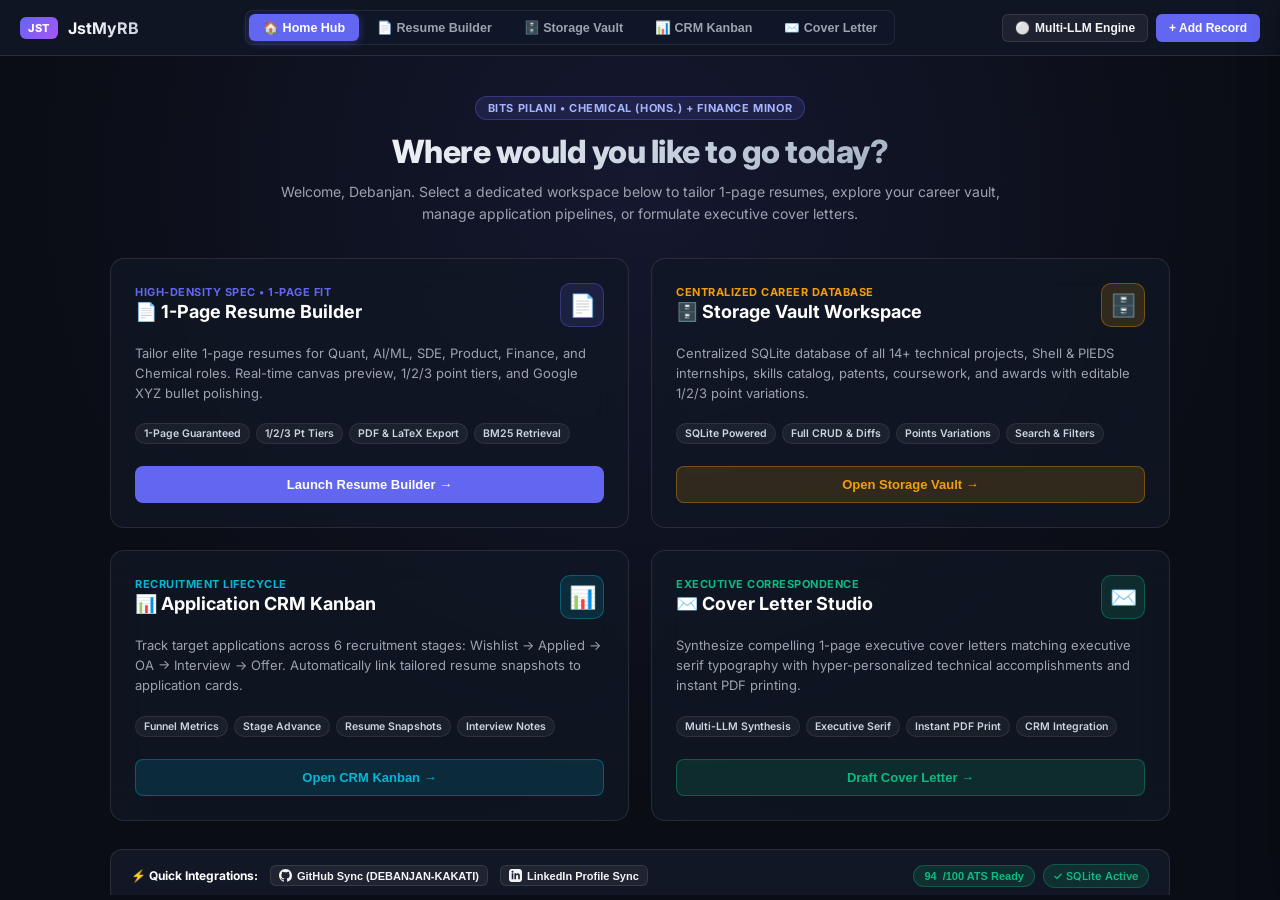
==== commit 0cbf56fb: "docs: remove Jane Street Spec references and update README" ====
--- a/static/index.html
+++ b/static/index.html
@@ -68,7 +68,7 @@
       <div class="hub-card card-builder" data-view="builder">
         <div class="hub-card-header">
           <div>
-            <div class="hub-card-tagline tagline-indigo">Jane Street Spec • 1-Page Fit</div>
+            <div class="hub-card-tagline tagline-indigo">High-Density Spec • 1-Page Fit</div>
             <div class="hub-card-title">📄 1-Page Resume Builder</div>
           </div>
           <div class="hub-card-icon-box icon-box-indigo">📄</div>
@@ -143,11 +143,11 @@
           <div class="hub-card-icon-box icon-box-emerald">✉️</div>
         </div>
         <p class="hub-card-body">
-          Synthesize compelling 1-page executive cover letters matching Jane Street serif typography with hyper-personalized technical accomplishments and instant PDF printing.
+          Synthesize compelling 1-page executive cover letters matching executive serif typography with hyper-personalized technical accomplishments and instant PDF printing.
         </p>
         <div class="hub-card-pills">
           <span class="hub-pill">Multi-LLM Synthesis</span>
-          <span class="hub-pill">Jane Street Style</span>
+          <span class="hub-pill">Executive Serif</span>
           <span class="hub-pill">Instant PDF Print</span>
           <span class="hub-pill">CRM Integration</span>
         </div>
@@ -488,7 +488,7 @@
         <div style="display:flex; align-items:center; gap:8px; flex-wrap: wrap;">
           <button class="back-to-hub-btn btn-back-hub">← Hub</button>
           <button id="btn-m-back-cl-editor" class="btn btn-secondary btn-sm mobile-only-btn">✏️ Edit</button>
-          <span style="font-size:12px; font-weight:700; color:#fff;">Jane Street Style 1-Page Cover Letter</span>
+          <span style="font-size:12px; font-weight:700; color:#fff;">Executive 1-Page Cover Letter</span>
         </div>
         <div style="display:flex; gap:8px;">
           <button id="btn-cl-copy-text" class="btn btn-secondary">📋 Copy Plaintext</button>
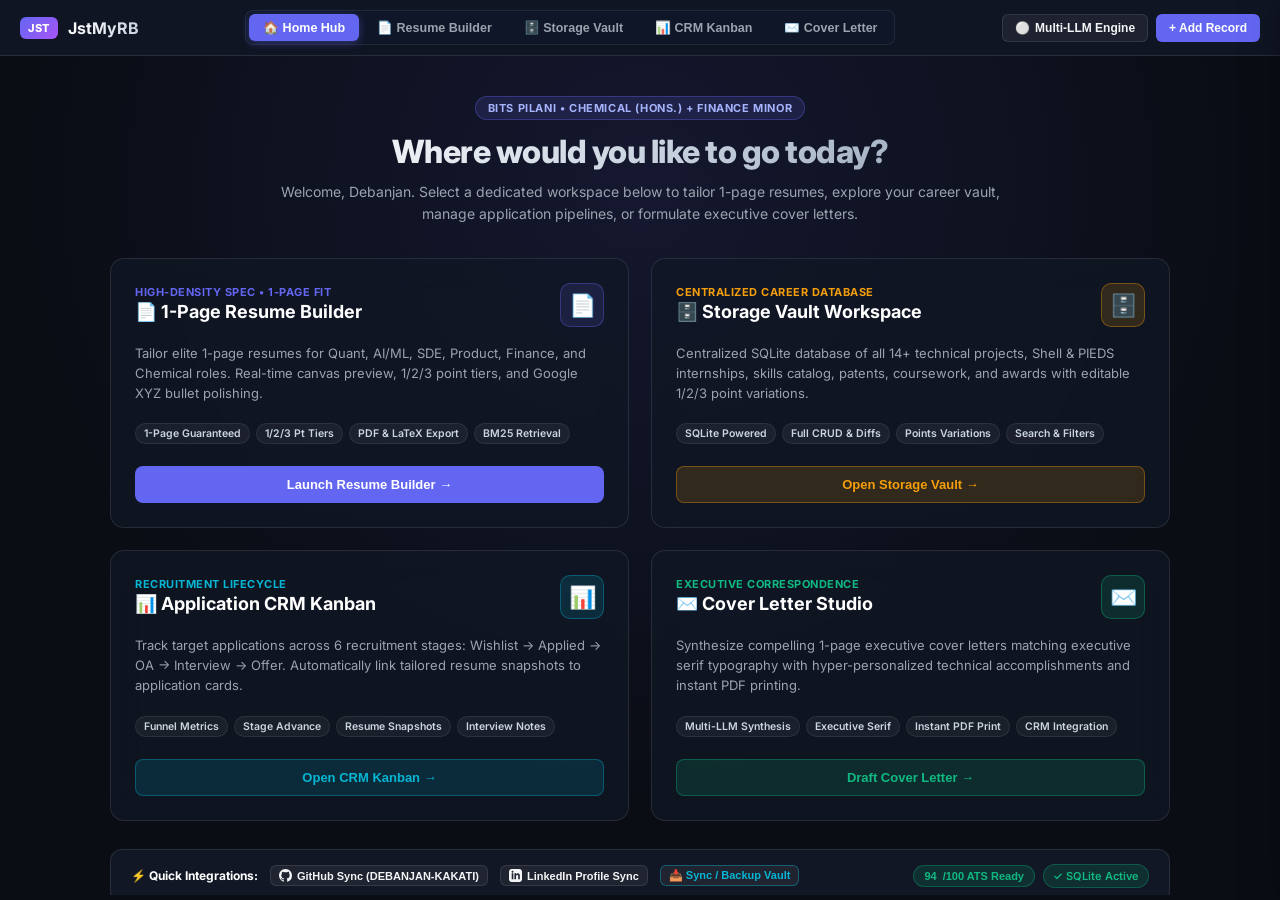
==== commit c9f66381: "feat: add career vault export and import sync with persistent device caching" ====
--- a/static/index.html
+++ b/static/index.html
@@ -169,6 +169,9 @@
           <svg width="13" height="13" viewBox="0 0 24 24" fill="currentColor"><path d="M19 0h-14c-2.761 0-5 2.239-5 5v14c0 2.761 2.239 5 5 5h14c2.762 0 5-2.239 5-5v-14c0-2.761-2.238-5-5-5zm-11 19h-3v-11h3v11zm-1.5-12.268c-.966 0-1.75-.79-1.75-1.764s.784-1.764 1.75-1.764 1.75.79 1.75 1.764-.783 1.764-1.75 1.764zm13.5 12.268h-3v-5.604c0-3.368-4-3.113-4 0v5.604h-3v-11h3v1.765c1.396-2.586 7-2.777 7 2.476v6.759z"/></svg>
           LinkedIn Profile Sync
         </button>
+        <button id="btn-hub-sync-vault" class="btn btn-secondary btn-sm" style="color:var(--accent-cyan); border-color:rgba(6,182,212,0.4);">
+          📥 Sync / Backup Vault
+        </button>
       </div>
 
       <div style="display:flex; align-items:center; gap:8px;">
@@ -372,6 +375,7 @@
 
       <div style="display:flex; gap:8px; flex-wrap:wrap; align-items:center;">
         <button class="back-to-hub-btn btn-back-hub">← Back to Hub</button>
+        <button id="btn-page-sync-vault" class="btn btn-secondary btn-sm" style="color:var(--accent-cyan); border-color:rgba(6,182,212,0.4);">📥 Sync / Backup Vault</button>
         <button id="btn-page-add-proj" class="btn btn-primary btn-sm">+ Add Project (1/2/3 Pts)</button>
         <button id="btn-page-add-exp" class="btn btn-secondary btn-sm">+ Add Experience</button>
         <button id="btn-page-add-skill-cat" class="btn btn-secondary btn-sm">+ Add Skill Category</button>
@@ -505,6 +509,53 @@
   </main>
 
 
+
+  <!-- Modal: Sync / Backup Career Vault -->
+  <div id="modal-vault-sync" class="modal-backdrop">
+    <div class="modal-card" style="max-width: 540px;">
+      <div class="modal-header">
+        <h3 style="font-size:15px;">📥 Backup & Sync Career Vault</h3>
+        <button class="modal-close-btn btn btn-secondary btn-sm">&times;</button>
+      </div>
+      <div class="modal-body" style="display:flex; flex-direction:column; gap:16px;">
+        <!-- Export Box -->
+        <div style="background:rgba(99,102,241,0.08); border:1px solid rgba(99,102,241,0.3); border-radius:8px; padding:14px;">
+          <div style="display:flex; justify-content:space-between; align-items:center; margin-bottom:6px;">
+            <h4 style="font-size:13px; font-weight:700; color:#818cf8; margin:0;">📥 Export Career Vault</h4>
+            <span class="pill-badge badge-indigo">From PC / Current Session</span>
+          </div>
+          <p style="font-size:11px; color:var(--text-muted); margin-bottom:10px; line-height:1.4;">
+            Download your full career profile (14+ projects, experiences, skills, education, coursework, and awards) as a single JSON file to backup or transfer to your phone.
+          </p>
+          <a href="/api/profile/export" download="jstmyrb_career_vault.json" id="btn-export-vault-download" class="btn btn-secondary btn-sm" style="display:inline-flex; align-items:center; gap:6px; text-decoration:none;">
+            📥 Download Vault JSON
+          </a>
+        </div>
+
+        <!-- Import Box -->
+        <div style="background:rgba(16,185,129,0.08); border:1px solid rgba(16,185,129,0.3); border-radius:8px; padding:14px;">
+          <div style="display:flex; justify-content:space-between; align-items:center; margin-bottom:6px;">
+            <h4 style="font-size:13px; font-weight:700; color:#34d399; margin:0;">📤 Import Vault to This Device</h4>
+            <span class="pill-badge badge-green">Permanent Phone Cache</span>
+          </div>
+          <p style="font-size:11px; color:var(--text-muted); margin-bottom:10px; line-height:1.4;">
+            Upload your <code style="color:#34d399;">jstmyrb_career_vault.json</code> file or paste its JSON text below. Your phone will remember all your records.
+          </p>
+          <div style="display:flex; gap:8px; margin-bottom:10px; align-items:center;">
+            <input type="file" id="input-vault-file" accept=".json,application/json" style="display:none;">
+            <button type="button" id="btn-pick-vault-file" class="btn btn-primary btn-sm">📁 Choose JSON File</button>
+            <span id="label-vault-file" style="font-size:11px; color:var(--text-muted); overflow:hidden; text-overflow:ellipsis; white-space:nowrap; max-width:240px;">No file chosen</span>
+          </div>
+          <div style="font-size:11px; font-weight:700; color:var(--text-muted); margin-bottom:4px;">Or paste JSON data directly:</div>
+          <textarea id="input-vault-json-raw" class="input-box" rows="4" placeholder='{"personal_info": {...}, "projects": [...]}' style="font-family:monospace; font-size:11px;"></textarea>
+        </div>
+      </div>
+      <div class="modal-footer">
+        <button class="modal-close-btn btn btn-secondary">Close</button>
+        <button type="button" id="btn-exec-vault-import" class="btn btn-primary">🚀 Load into Vault</button>
+      </div>
+    </div>
+  </div>
 
   <!-- Modal: Gemini API Key -->
   <div id="modal-api-key" class="modal-backdrop">
